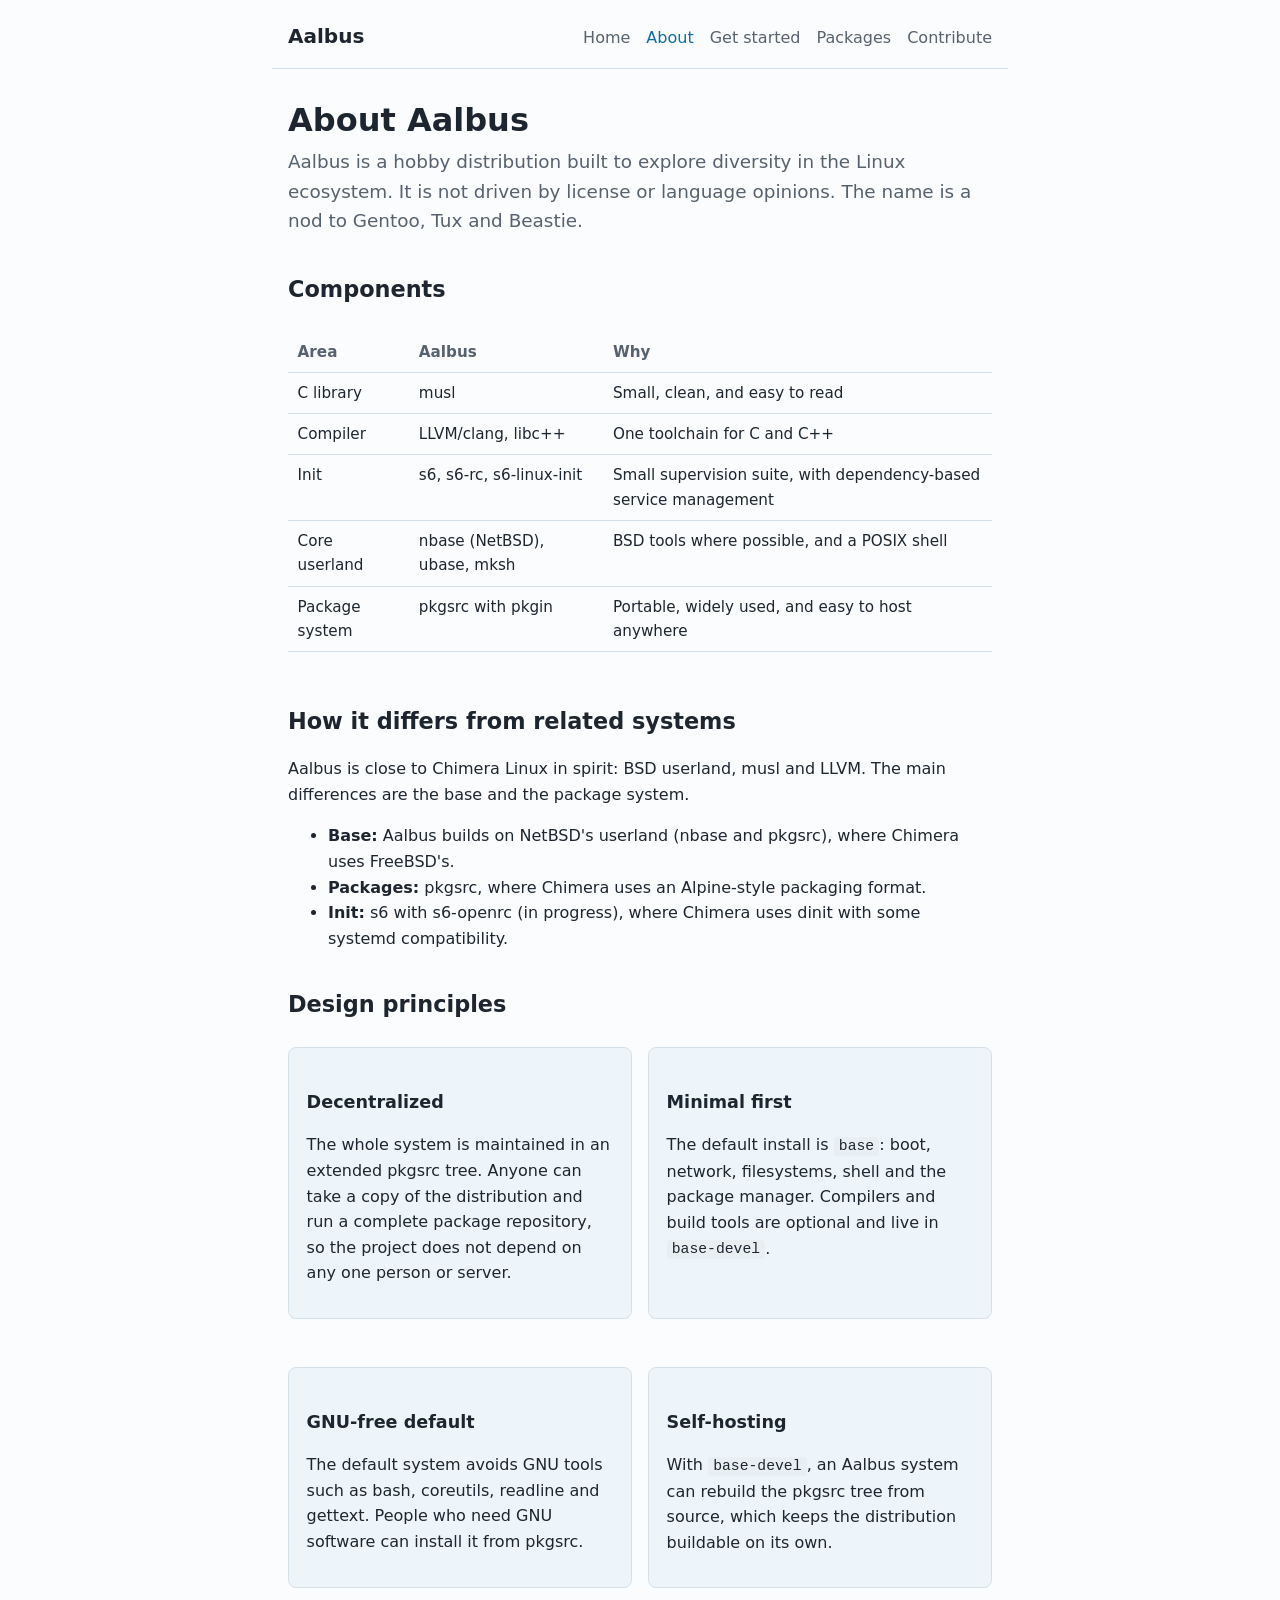
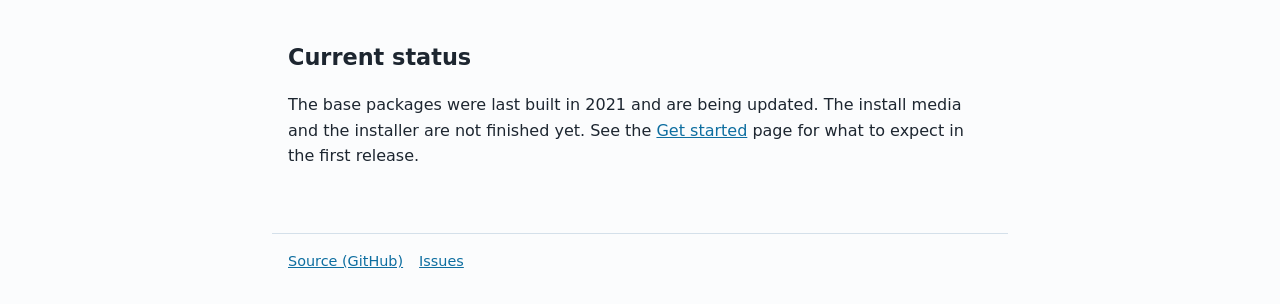
==== website/about.html @ 19e58f2f "Restart Aalbus: base/base-devel metapackages, install media, website, plan - Add `base` metapackage:" ====
<!doctype html>
<html lang="en">
<head>
  <meta charset="utf-8">
  <meta name="viewport" content="width=device-width, initial-scale=1">
  <title>About - Aalbus Linux</title>
  <meta name="description" content="Design of Aalbus Linux: musl, LLVM, BSD userland, s6 init and pkgsrc.">
  <link rel="stylesheet" href="style.css">
</head>
<body>
<header class="site">
  <a class="brand" href="index.html">Aalbus</a>
  <nav class="site" aria-label="Main">
    <ul>
      <li><a href="index.html">Home</a></li>
      <li><a href="about.html" aria-current="page">About</a></li>
      <li><a href="get-started.html">Get started</a></li>
      <li><a href="repositories.html">Packages</a></li>
      <li><a href="contribute.html">Contribute</a></li>
    </ul>
  </nav>
</header>

<main>
  <h1>About Aalbus</h1>
  <p class="lead">Aalbus is a hobby distribution built to explore diversity in the Linux ecosystem. It is not driven by license or language opinions. The name is a nod to Gentoo, Tux and Beastie.</p>

  <h2>Components</h2>
  <div class="table-wrap">
    <table>
      <thead><tr><th>Area</th><th>Aalbus</th><th>Why</th></tr></thead>
      <tbody>
        <tr><td>C library</td><td>musl</td><td>Small, clean, and easy to read</td></tr>
        <tr><td>Compiler</td><td>LLVM/clang, libc++</td><td>One toolchain for C and C++</td></tr>
        <tr><td>Init</td><td>s6, s6-rc, s6-linux-init</td><td>Small supervision suite, with dependency-based service management</td></tr>
        <tr><td>Core userland</td><td>nbase (NetBSD), ubase, mksh</td><td>BSD tools where possible, and a POSIX shell</td></tr>
        <tr><td>Package system</td><td>pkgsrc with pkgin</td><td>Portable, widely used, and easy to host anywhere</td></tr>
      </tbody>
    </table>
  </div>

  <h2>How it differs from related systems</h2>
  <p>Aalbus is close to Chimera Linux in spirit: BSD userland, musl and LLVM. The main differences are the base and the package system.</p>
  <ul>
    <li><strong>Base:</strong> Aalbus builds on NetBSD's userland (nbase and pkgsrc), where Chimera uses FreeBSD's.</li>
    <li><strong>Packages:</strong> pkgsrc, where Chimera uses an Alpine-style packaging format.</li>
    <li><strong>Init:</strong> s6 with s6-openrc (in progress), where Chimera uses dinit with some systemd compatibility.</li>
  </ul>

  <h2>Design principles</h2>
  <div class="grid two">
    <div class="card">
      <h3>Decentralized</h3>
      <p>The whole system is maintained in an extended pkgsrc tree. Anyone can take a copy of the distribution and run a complete package repository, so the project does not depend on any one person or server.</p>
    </div>
    <div class="card">
      <h3>Minimal first</h3>
      <p>The default install is <code>base</code>: boot, network, filesystems, shell and the package manager. Compilers and build tools are optional and live in <code>base-devel</code>.</p>
    </div>
    <div class="card">
      <h3>GNU-free default</h3>
      <p>The default system avoids GNU tools such as bash, coreutils, readline and gettext. People who need GNU software can install it from pkgsrc.</p>
    </div>
    <div class="card">
      <h3>Self-hosting</h3>
      <p>With <code>base-devel</code>, an Aalbus system can rebuild the pkgsrc tree from source, which keeps the distribution buildable on its own.</p>
    </div>
  </div>

  <h2>Current status</h2>
  <p>The base packages were last built in 2021 and are being updated. The install media and the installer are not finished yet. See the <a href="get-started.html">Get started</a> page for what to expect in the first release.</p>
</main>

<footer class="site">
  <ul>
    <li><a href="https://github.com/Aalbus-linux/Aalbus">Source (GitHub)</a></li>
    <li><a href="https://github.com/Aalbus-linux/Aalbus/issues">Issues</a></li>
  </ul>
</footer>
</body>
</html>
---- website/style.css ----
/* Aalbus project website. Plain CSS, no external resources. */

:root {
  --bg: #fbfcfd;
  --fg: #1d2630;
  --muted: #56626f;
  --accent: rgb(23, 147, 209);   /* from os-release ANSI_COLOR */
  --accent-strong: rgb(14, 110, 160);
  --surface: #eef5fa;
  --border: #d4e0ea;
  --code-bg: #e9eef3;
  --max: 46rem;
}

@media (prefers-color-scheme: dark) {
  :root:not([data-theme="light"]) {
    --bg: #0f151b;
    --fg: #e4ebf1;
    --muted: #9aa8b5;
    --accent: rgb(96, 189, 235);
    --accent-strong: rgb(140, 210, 245);
    --surface: #17212b;
    --border: #2a3947;
    --code-bg: #1b2631;
  }
}

:root[data-theme="dark"] {
  --bg: #0f151b;
  --fg: #e4ebf1;
  --muted: #9aa8b5;
  --accent: rgb(96, 189, 235);
  --accent-strong: rgb(140, 210, 245);
  --surface: #17212b;
  --border: #2a3947;
  --code-bg: #1b2631;
}

* { box-sizing: border-box; }

html { -webkit-text-size-adjust: 100%; }

body {
  margin: 0;
  background: var(--bg);
  color: var(--fg);
  font: 1rem/1.6 system-ui, -apple-system, "Segoe UI", Roboto, sans-serif;
}

a { color: var(--accent-strong); }
a:hover { color: var(--accent); }

header.site, footer.site, main {
  width: 100%;
  max-width: var(--max);
  margin: 0 auto;
  padding-left: 16px;
  padding-right: 16px;
}

header.site {
  display: flex;
  flex-wrap: wrap;
  align-items: baseline;
  justify-content: space-between;
  gap: 0.5rem 1.5rem;
  padding-top: 1.25rem;
  padding-bottom: 1rem;
  border-bottom: 1px solid var(--border);
}

.brand {
  font-weight: 700;
  font-size: 1.25rem;
  color: var(--fg);
  text-decoration: none;
}

nav.site ul {
  list-style: none;
  margin: 0;
  padding: 0;
  display: flex;
  flex-wrap: wrap;
  gap: 0.25rem 1rem;
}

nav.site a {
  color: var(--muted);
  text-decoration: none;
}

nav.site a[aria-current="page"], nav.site a:hover { color: var(--accent-strong); }

main { padding-top: 2rem; padding-bottom: 3rem; }

h1 { font-size: 2rem; line-height: 1.2; margin: 0 0 0.5rem; }
h2 { font-size: 1.4rem; margin: 2.25rem 0 0.5rem; }
h3 { font-size: 1.1rem; margin: 1.5rem 0 0.25rem; }

.lead { font-size: 1.15rem; color: var(--muted); margin-top: 0; }

code, pre {
  font-family: ui-monospace, SFMono-Regular, Menlo, Consolas, monospace;
  font-size: 0.92em;
}

code {
  background: var(--code-bg);
  padding: 0.1em 0.35em;
  border-radius: 4px;
}

pre {
  background: var(--code-bg);
  padding: 0.85rem 1rem;
  border-radius: 6px;
  overflow-x: auto;
  white-space: pre;
}

pre code { background: none; padding: 0; }

.card {
  background: var(--surface);
  border: 1px solid var(--border);
  border-radius: 8px;
  padding: 1rem 1.1rem;
  margin: 1rem 0;
}

.grid {
  display: grid;
  gap: 1rem;
  grid-template-columns: 1fr;
}

@media (min-width: 40rem) {
  .grid.two { grid-template-columns: 1fr 1fr; }
}

table {
  width: 100%;
  border-collapse: collapse;
  margin: 1rem 0;
  font-size: 0.95rem;
}

th, td {
  text-align: left;
  padding: 0.5rem 0.6rem;
  border-bottom: 1px solid var(--border);
  vertical-align: top;
}

th { color: var(--muted); font-weight: 600; }

.table-wrap { overflow-x: auto; }

.notice {
  border-left: 4px solid var(--accent);
  padding: 0.5rem 0.9rem;
  background: var(--surface);
  border-radius: 0 6px 6px 0;
  margin: 1rem 0;
}

footer.site {
  border-top: 1px solid var(--border);
  padding-top: 1rem;
  padding-bottom: 2rem;
  color: var(--muted);
  font-size: 0.9rem;
}

footer.site ul {
  list-style: none;
  padding: 0;
  margin: 0;
  display: flex;
  flex-wrap: wrap;
  gap: 0.25rem 1rem;
}

img, svg { max-width: 100%; height: auto; }
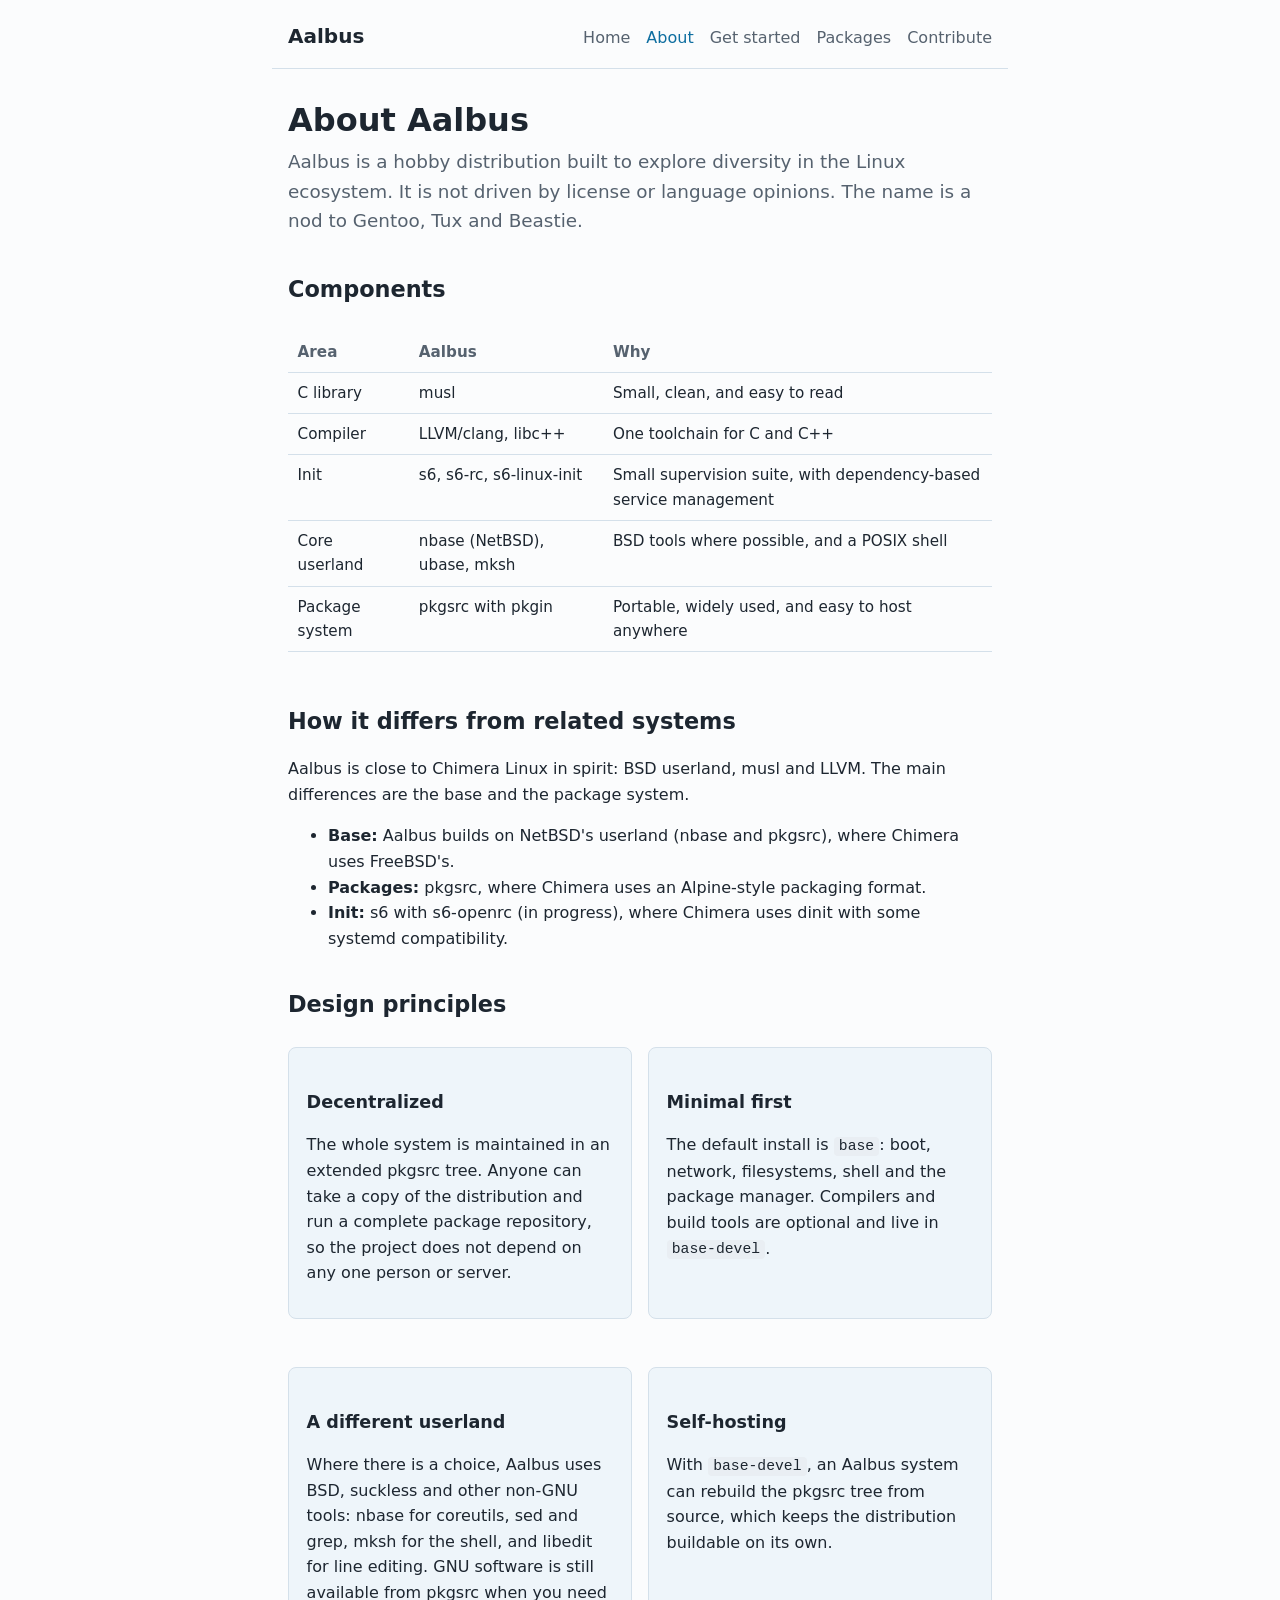
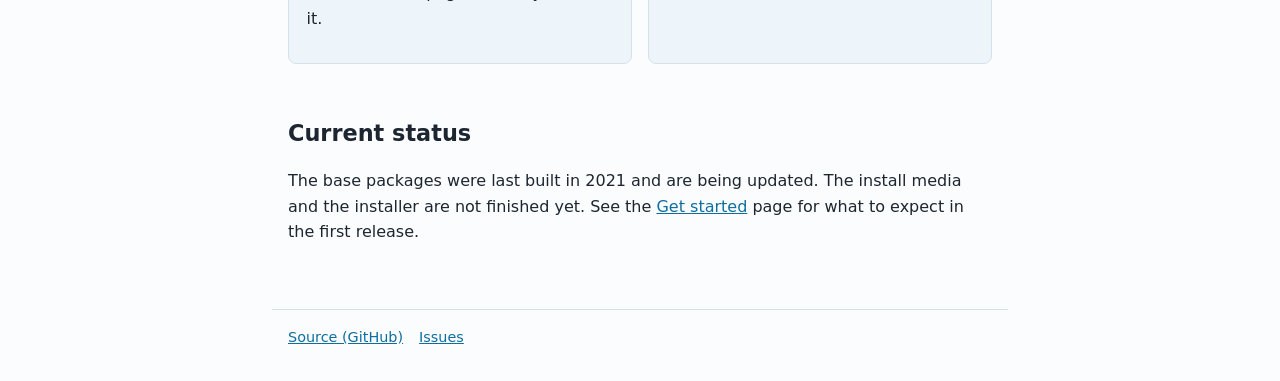
==== commit 4023c509: "Reframe identity: distinct stack over GNU-free purity GNU-free is not a goal. Aalbus should be clear" ====
--- a/website/about.html
+++ b/website/about.html
@@ -58,8 +58,8 @@
       <p>The default install is <code>base</code>: boot, network, filesystems, shell and the package manager. Compilers and build tools are optional and live in <code>base-devel</code>.</p>
     </div>
     <div class="card">
-      <h3>GNU-free default</h3>
-      <p>The default system avoids GNU tools such as bash, coreutils, readline and gettext. People who need GNU software can install it from pkgsrc.</p>
+      <h3>A different userland</h3>
+      <p>Where there is a choice, Aalbus uses BSD, suckless and other non-GNU tools: nbase for coreutils, sed and grep, mksh for the shell, and libedit for line editing. GNU software is still available from pkgsrc when you need it.</p>
     </div>
     <div class="card">
       <h3>Self-hosting</h3>
